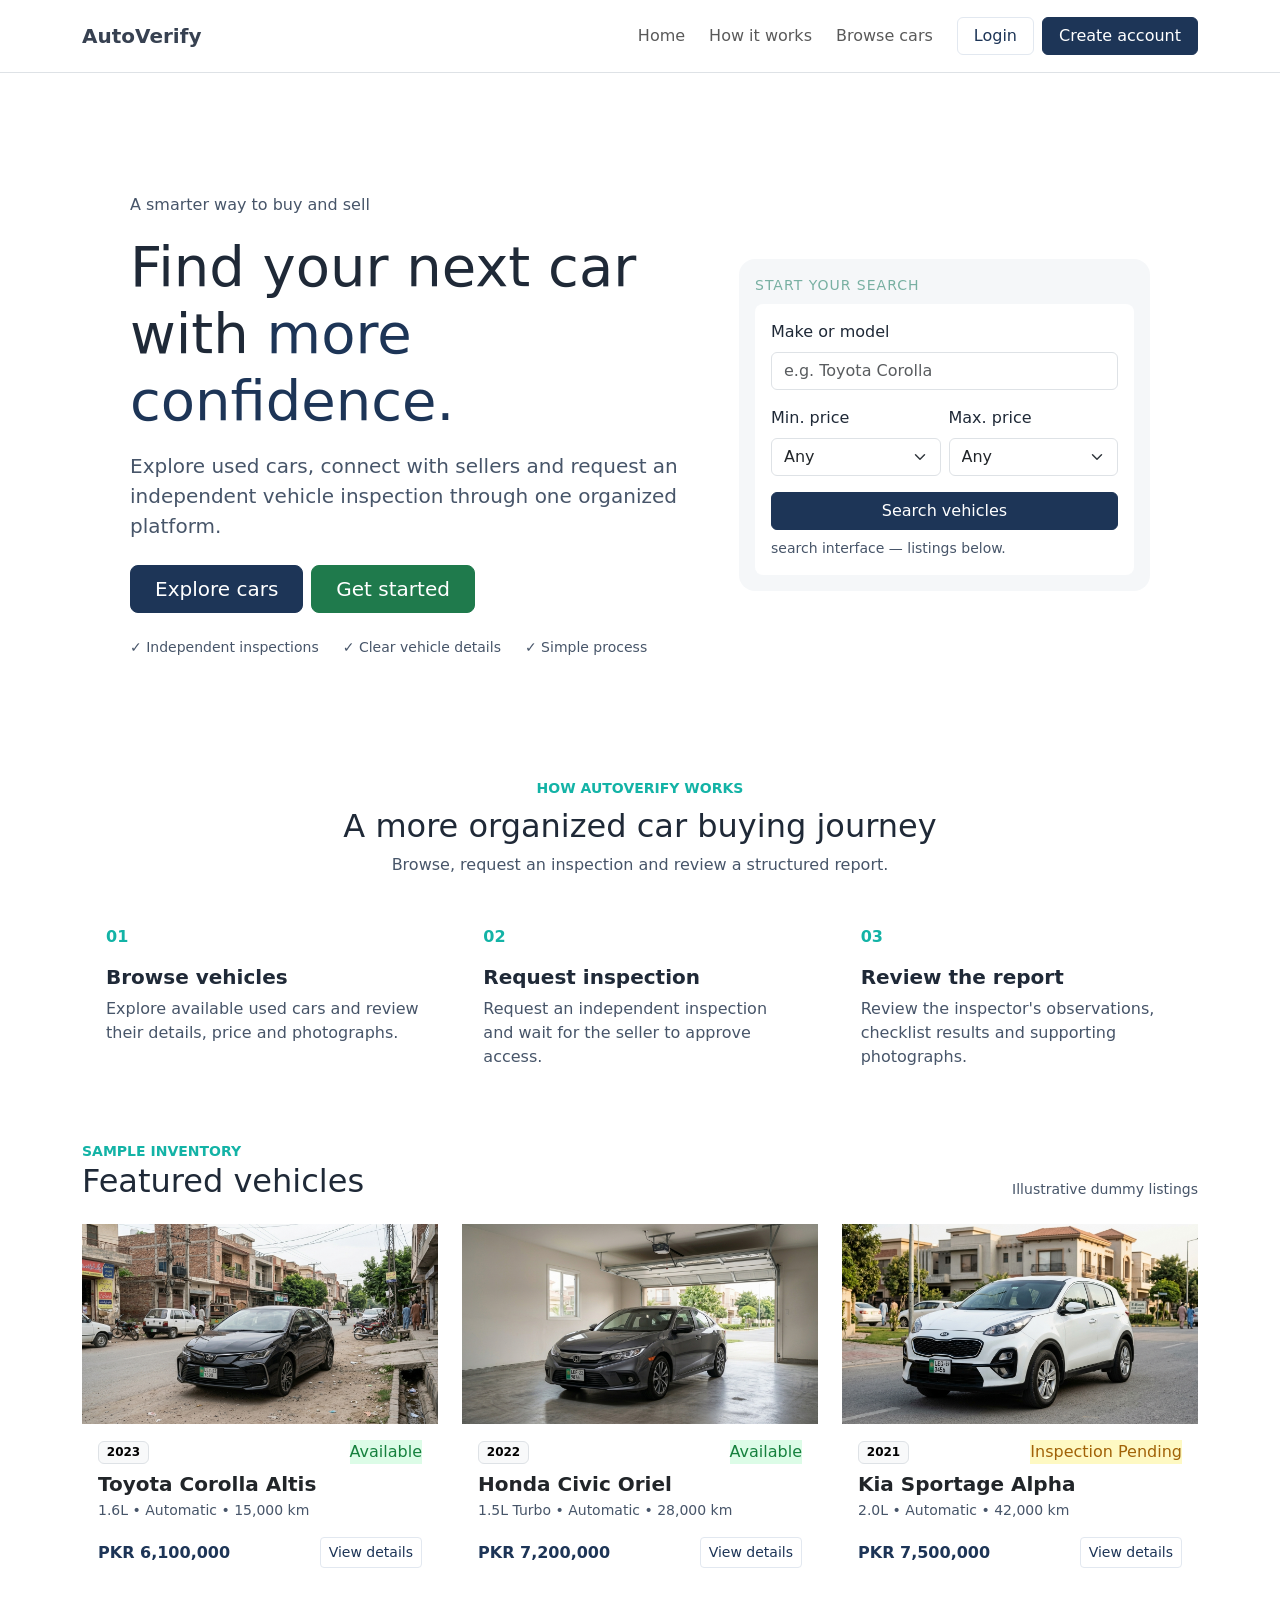
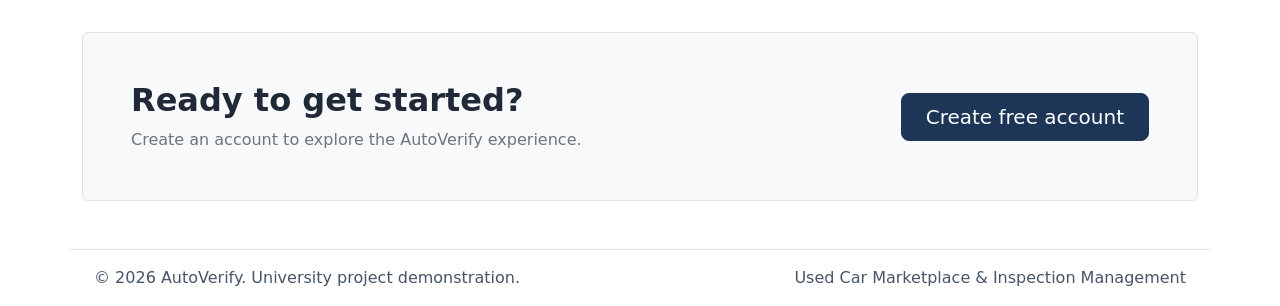
==== index.html @ cd55be2d "Initial commit - AutoVerify project" ====
<!DOCTYPE html>
<html lang="en">
<head>
    <meta charset="UTF-8">
    <meta name="viewport" content="width=device-width, initial-scale=1.0">
    <meta name="description" content="AutoVerify used car marketplace and inspection management platform.">
    <title>Home | AutoVerify</title>
    <link href="https://cdn.jsdelivr.net/npm/bootstrap@5.3.3/dist/css/bootstrap.min.css" rel="stylesheet">
    <link rel="stylesheet" href="assets/css/style.css">
    <style>
        :root {
            --primary-blue: #1d3557;
            --navbar-bg: #ffffff;
            --header-text: #374151;
            --body-text: #475569;
            --charcoal-text: #1f2937;
            --light-bg: #f0f4f8;
            --border-color: #e2e8f0;
            --green-accent: #1f7a4c;
        }

        body {
            background-color: #ffffff;
            color: var(--body-text);
        }

        .navbar-brand {
            color: var(--header-text);
            font-weight: 700;
        }

        h1, h2, h3, .section-title {
            color: var(--charcoal-text);
        }

        .text-primary, .hero h1 .text-primary {
            color: var(--primary-blue) !important;
        }

        .hero .text-secondary {
            color: var(--body-text) !important;
        }

        .btn-primary {
            background-color: var(--primary-blue);
            border-color: var(--primary-blue);
            color: #ffffff;
        }
        .btn-primary:hover {
            background-color: #14243b;
            border-color: #14243b;
            color: #ffffff;
        }

        .hero .btn-outline-light {
            background-color: var(--green-accent);
            border-color: var(--green-accent);
            color: #ffffff;
        }
        .hero .btn-outline-light:hover {
            background-color: #165836;
            border-color: #165836;
            color: #ffffff;
        }

        .search-widget {
            background-color: rgba(203, 213, 225, 0.2) !important;
            backdrop-filter: blur(4px);
        }
        
        .search-widget .text-muted {
            color: var(--body-text) !important;
        }
        .search-widget label.form-label {
            color: var(--charcoal-text);
        }
        
        .soft-card {
            border-color: var(--border-color);
        }
        .soft-card .muted {
            color: var(--body-text) !important;
        }
        .soft-card h5 {
            color: var(--charcoal-text);
        }
        .feature-icon {
            color: #13b3a6; 
            font-weight: 700;
        }

        .table {
            color: var(--body-text);
            border-color: var(--border-color);
        }
        .table thead th {
            color: var(--charcoal-text);
        }
        .table strong {
            color: var(--charcoal-text);
        }
        .status-yellow { background-color: #fef9c3; color: #a16207; }
        .status-green { background-color: #dcfce7; color: #15803d; }
        .status-blue { background-color: #dbeafe; color: var(--primary-blue); }

        .page-footer {
            color: var(--body-text);
            background-color: #ffffff;
            border-top: 1px solid var(--border-color);
        }
    </style>
</head>
<body>

    <nav class="navbar navbar-expand-lg bg-white border-bottom sticky-top">
        <div class="container py-2">
            <a class="navbar-brand d-flex align-items-center" href="index.html">
                <span class="brand-name fs-5">AutoVerify</span>
            </a>
            <button class="navbar-toggler" type="button" data-bs-toggle="collapse" data-bs-target="#publicNav" aria-controls="publicNav" aria-expanded="false" aria-label="Toggle navigation">
                <span class="navbar-toggler-icon"></span>
            </button>
            <div class="collapse navbar-collapse" id="publicNav">
                <ul class="navbar-nav ms-auto align-items-lg-center gap-lg-2">
                    <li class="nav-item"><a class="nav-link" href="index.html">Home</a></li>
                    <li class="nav-item"><a class="nav-link" href="index.html#how-it-works">How it works</a></li>
                    <li class="nav-item"><a class="nav-link" href="index.html#featured-cars">Browse cars</a></li>
                    <li class="nav-item ms-lg-2"><a class="btn btn-outline-secondary px-3" href="login.html" style="color: var(--primary-blue); border-color: var(--border-color);">Login</a></li>
                    <li class="nav-item"><a class="btn btn-primary px-3" href="signup.html">Create account</a></li>
                </ul>
            </div>
        </div>
    </nav>

    <main>
        <section class="container py-4 py-lg-5 hero">
            <div class="p-4 p-md-5">
                <div class="row align-items-center g-4 py-lg-4">
                    <div class="col-lg-7">
                        <div class="eyebrow mb-3">A smarter way to buy and sell</div>
                        <h1 class="display-4 mb-3">Find your next car with <span class="text-primary">more confidence.</span></h1>
                        <p class="lead mb-4">Explore used cars, connect with sellers and request an independent vehicle inspection through one organized platform.</p>
                        <div class="d-flex flex-wrap gap-2">
                            <a href="#featured-cars" class="btn btn-primary btn-lg px-4">Explore cars</a>
                            <a href="signup.html" class="btn btn-outline-light btn-lg px-4">Get started</a>
                        </div>
                        <div class="d-flex flex-wrap gap-4 mt-4 small text-secondary">
                            <span>✓ Independent inspections</span>
                            <span>✓ Clear vehicle details</span>
                            <span>✓ Simple process</span>
                        </div>
                    </div>
                    <div class="col-lg-5 d-none d-lg-block">
                        <div class="p-3 rounded-4 search-widget">
                            <div class="small text-uppercase mb-2" style="color:#78b0a2;letter-spacing:1px">Start your search</div>
                            <div class="bg-white text-dark rounded-3 p-3">
                                <label class="form-label">Make or model</label>
                                <input class="form-control mb-3" placeholder="e.g. Toyota Corolla">
                                <div class="row g-2">
                                    <div class="col-6">
                                        <label class="form-label">Min. price</label>
                                        <select class="form-select">
                                            <option>Any</option>
                                            <option>PKR 10 lac</option>
                                            <option>PKR 20 lac</option>
                                        </select>
                                    </div>
                                    <div class="col-6">
                                        <label class="form-label">Max. price</label>
                                        <select class="form-select">
                                            <option>Any</option>
                                            <option>PKR 30 lac</option>
                                            <option>PKR 50 lac</option>
                                        </select>
                                    </div>
                                </div>
                                <a href="#featured-cars" class="btn btn-primary w-100 mt-3">Search vehicles</a>
                                <div class="text-muted small mt-2">search interface — listings below.</div>
                            </div>
                        </div>
                    </div>
                </div>
            </div>
        </section>

        <section class="container pb-5" id="how-it-works">
            <div class="text-center mb-4">
                <div class="fw-bold small text-uppercase" style="color: #13b3a6;">How AutoVerify works</div>
                <h2 class="section-title mt-2">A more organized car buying journey</h2>
                <p class="muted">Browse, request an inspection and review a structured report.</p>
            </div>
            <div class="row g-3">
                <div class="col-md-4">
                    <div class="soft-card p-4">
                        <div class="feature-icon mb-3">01</div>
                        <h5 class="fw-bold">Browse vehicles</h5>
                        <p class="muted mb-0">Explore available used cars and review their details, price and photographs.</p>
                    </div>
                </div>
                <div class="col-md-4">
                    <div class="soft-card p-4">
                        <div class="feature-icon mb-3">02</div>
                        <h5 class="fw-bold">Request inspection</h5>
                        <p class="muted mb-0">Request an independent inspection and wait for the seller to approve access.</p>
                    </div>
                </div>
                <div class="col-md-4">
                    <div class="soft-card p-4">
                        <div class="feature-icon mb-3">03</div>
                        <h5 class="fw-bold">Review the report</h5>
                        <p class="muted mb-0">Review the inspector's observations, checklist results and supporting photographs.</p>
                    </div>
                </div>
            </div>
        </section>

        <section class="container pb-5" id="featured-cars">
            <div class="d-flex justify-content-between align-items-end flex-wrap gap-2 mb-4">
                <div>
                    <div class="fw-bold small text-uppercase" style="color: #13b3a6;">Sample inventory</div>
                    <h2 class="section-title mb-0">Featured vehicles</h2>
                </div>
                <span class="muted small">Illustrative dummy listings</span>
            </div>
            <div class="row g-4">
                <!-- Vehicle 1: Toyota Corolla -->
                <div class="col-md-6 col-lg-4">
                    <article class="soft-card h-100 overflow-hidden">
                        <img class="w-100" style="height: 200px; object-fit: cover;" src="asset/images/corolla.png" alt="Black Toyota Corolla 2023">
                        <div class="p-3">
                            <div class="d-flex justify-content-between align-items-center mb-2">
                                <span class="badge text-bg-light border">2023</span>
                                <span class="status status-green">Available</span>
                            </div>
                            <h5 class="fw-bold text-dark mb-1">Toyota Corolla Altis</h5>
                            <p class="muted small mb-2">1.6L • Automatic • 15,000 km</p>
                            <div class="d-flex justify-content-between align-items-center mt-3">
                                <span class="car-price" style="color: var(--primary-blue); font-weight: 700;">PKR 6,100,000</span>
                                <a href="login.html" class="btn btn-sm btn-outline-secondary" style="color: var(--primary-blue); border-color: var(--border-color);">View details</a>
                            </div>
                        </div>
                    </article>
                </div>

                <!-- Vehicle 2: Honda Civic -->
                <div class="col-md-6 col-lg-4">
                    <article class="soft-card h-100 overflow-hidden">
                        <img class="w-100" style="height: 200px; object-fit: cover;" src="asset/images/civic.png" alt="Grey Honda Civic 2022">
                        <div class="p-3">
                            <div class="d-flex justify-content-between align-items-center mb-2">
                                <span class="badge text-bg-light border">2022</span>
                                <span class="status status-green">Available</span>
                            </div>
                            <h5 class="fw-bold text-dark mb-1">Honda Civic Oriel</h5>
                            <p class="muted small mb-2">1.5L Turbo • Automatic • 28,000 km</p>
                            <div class="d-flex justify-content-between align-items-center mt-3">
                                <span class="car-price" style="color: var(--primary-blue); font-weight: 700;">PKR 7,200,000</span>
                                <a href="login.html" class="btn btn-sm btn-outline-secondary" style="color: var(--primary-blue); border-color: var(--border-color);">View details</a>
                            </div>
                        </div>
                    </article>
                </div>

                <!-- Vehicle 3: Kia Sportage -->
                <div class="col-md-6 col-lg-4">
                    <article class="soft-card h-100 overflow-hidden">
                        <img class="w-100" style="height: 200px; object-fit: cover;" src="asset/images/kia.png" alt="White Kia Sportage">
                        <div class="p-3">
                            <div class="d-flex justify-content-between align-items-center mb-2">
                                <span class="badge text-bg-light border">2021</span>
                                <span class="status status-yellow">Inspection Pending</span>
                            </div>
                            <h5 class="fw-bold text-dark mb-1">Kia Sportage Alpha</h5>
                            <p class="muted small mb-2">2.0L • Automatic • 42,000 km</p>
                            <div class="d-flex justify-content-between align-items-center mt-3">
                                <span class="car-price" style="color: var(--primary-blue); font-weight: 700;">PKR 7,500,000</span>
                                <a href="login.html" class="btn btn-sm btn-outline-secondary" style="color: var(--primary-blue); border-color: var(--border-color);">View details</a>
                            </div>
                        </div>
                    </article>
                </div>
            </div>
        </section>

        <section class="container pb-5">
            <div class="border rounded p-4 p-md-5 bg-light">
                <div class="row align-items-center g-3">
                    <div class="col-lg-8">
                        <h2 class="fw-bold">Ready to get started?</h2>
                        <p class="mb-0 text-secondary">Create an account to explore the AutoVerify experience.</p>
                    </div>
                    <div class="col-lg-4 text-lg-end">
                        <a href="signup.html" class="btn btn-primary btn-lg px-4">Create free account</a>
                    </div>
                </div>
            </div>
        </section>
    </main>

    <footer class="container page-footer border-top px-4 py-3">
        <div class="d-flex flex-wrap justify-content-between gap-2">
            <span>© 2026 AutoVerify. University project demonstration.</span>
            <span>Used Car Marketplace & Inspection Management</span>
        </div>
    </footer>

    <script src="https://cdn.jsdelivr.net/npm/bootstrap@5.3.3/dist/js/bootstrap.bundle.min.js"></script>
</body>
</html>
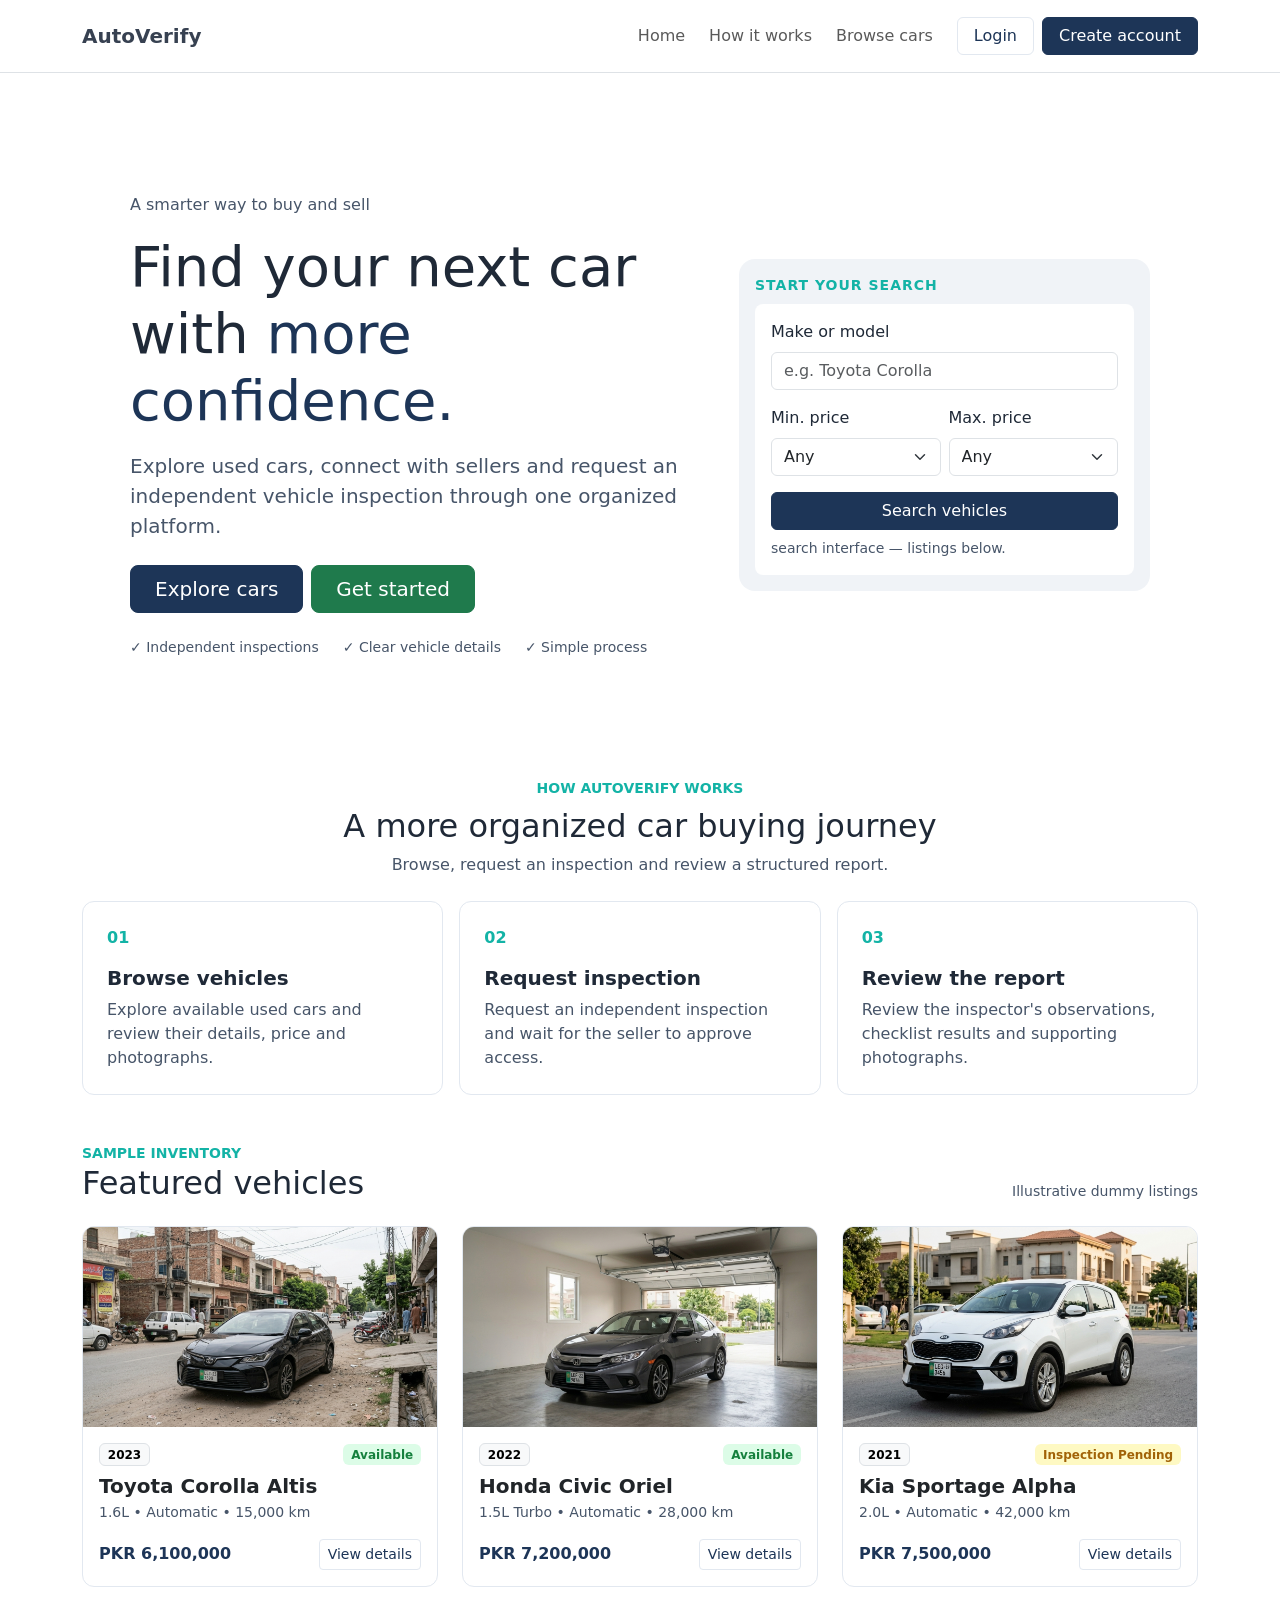
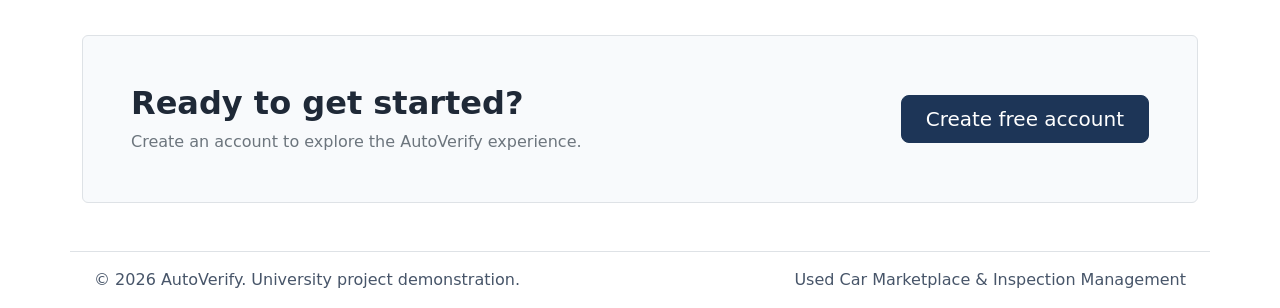
==== commit f9bba616: "Updated seller page and car images" ====
--- a/index.html
+++ b/index.html
@@ -10,13 +10,16 @@
     <style>
         :root {
             --primary-blue: #1d3557;
+            --primary-hover: #14243b;
             --navbar-bg: #ffffff;
             --header-text: #374151;
             --body-text: #475569;
             --charcoal-text: #1f2937;
-            --light-bg: #f0f4f8;
+            --light-bg: #f8fafc;
             --border-color: #e2e8f0;
             --green-accent: #1f7a4c;
+            --green-hover: #165836;
+            --teal-accent: #13b3a6;
         }
 
         body {
@@ -47,8 +50,8 @@
             color: #ffffff;
         }
         .btn-primary:hover {
-            background-color: #14243b;
-            border-color: #14243b;
+            background-color: var(--primary-hover);
+            border-color: var(--primary-hover);
             color: #ffffff;
         }
 
@@ -58,13 +61,13 @@
             color: #ffffff;
         }
         .hero .btn-outline-light:hover {
-            background-color: #165836;
-            border-color: #165836;
+            background-color: var(--green-hover);
+            border-color: var(--green-hover);
             color: #ffffff;
         }
 
         .search-widget {
-            background-color: rgba(203, 213, 225, 0.2) !important;
+            background-color: rgba(226, 232, 240, 0.5) !important;
             backdrop-filter: blur(4px);
         }
         
@@ -76,7 +79,9 @@
         }
         
         .soft-card {
-            border-color: var(--border-color);
+            border: 1px solid var(--border-color);
+            background-color: #ffffff;
+            border-radius: 0.75rem;
         }
         .soft-card .muted {
             color: var(--body-text) !important;
@@ -85,7 +90,7 @@
             color: var(--charcoal-text);
         }
         .feature-icon {
-            color: #13b3a6; 
+            color: var(--teal-accent); 
             font-weight: 700;
         }
 
@@ -137,7 +142,7 @@
             <div class="p-4 p-md-5">
                 <div class="row align-items-center g-4 py-lg-4">
                     <div class="col-lg-7">
-                        <div class="eyebrow mb-3">A smarter way to buy and sell</div>
+                        <div class="eyebrow mb-3" style="color: var(--body-text);">A smarter way to buy and sell</div>
                         <h1 class="display-4 mb-3">Find your next car with <span class="text-primary">more confidence.</span></h1>
                         <p class="lead mb-4">Explore used cars, connect with sellers and request an independent vehicle inspection through one organized platform.</p>
                         <div class="d-flex flex-wrap gap-2">
@@ -152,7 +157,7 @@
                     </div>
                     <div class="col-lg-5 d-none d-lg-block">
                         <div class="p-3 rounded-4 search-widget">
-                            <div class="small text-uppercase mb-2" style="color:#78b0a2;letter-spacing:1px">Start your search</div>
+                            <div class="small text-uppercase mb-2" style="color: var(--teal-accent); letter-spacing: 1px; font-weight: 600;">Start your search</div>
                             <div class="bg-white text-dark rounded-3 p-3">
                                 <label class="form-label">Make or model</label>
                                 <input class="form-control mb-3" placeholder="e.g. Toyota Corolla">
@@ -185,7 +190,7 @@
 
         <section class="container pb-5" id="how-it-works">
             <div class="text-center mb-4">
-                <div class="fw-bold small text-uppercase" style="color: #13b3a6;">How AutoVerify works</div>
+                <div class="fw-bold small text-uppercase" style="color: var(--teal-accent);">How AutoVerify works</div>
                 <h2 class="section-title mt-2">A more organized car buying journey</h2>
                 <p class="muted">Browse, request an inspection and review a structured report.</p>
             </div>
@@ -217,7 +222,7 @@
         <section class="container pb-5" id="featured-cars">
             <div class="d-flex justify-content-between align-items-end flex-wrap gap-2 mb-4">
                 <div>
-                    <div class="fw-bold small text-uppercase" style="color: #13b3a6;">Sample inventory</div>
+                    <div class="fw-bold small text-uppercase" style="color: var(--teal-accent);">Sample inventory</div>
                     <h2 class="section-title mb-0">Featured vehicles</h2>
                 </div>
                 <span class="muted small">Illustrative dummy listings</span>
@@ -230,7 +235,7 @@
                         <div class="p-3">
                             <div class="d-flex justify-content-between align-items-center mb-2">
                                 <span class="badge text-bg-light border">2023</span>
-                                <span class="status status-green">Available</span>
+                                <span class="badge status-green">Available</span>
                             </div>
                             <h5 class="fw-bold text-dark mb-1">Toyota Corolla Altis</h5>
                             <p class="muted small mb-2">1.6L • Automatic • 15,000 km</p>
@@ -249,7 +254,7 @@
                         <div class="p-3">
                             <div class="d-flex justify-content-between align-items-center mb-2">
                                 <span class="badge text-bg-light border">2022</span>
-                                <span class="status status-green">Available</span>
+                                <span class="badge status-green">Available</span>
                             </div>
                             <h5 class="fw-bold text-dark mb-1">Honda Civic Oriel</h5>
                             <p class="muted small mb-2">1.5L Turbo • Automatic • 28,000 km</p>
@@ -268,7 +273,7 @@
                         <div class="p-3">
                             <div class="d-flex justify-content-between align-items-center mb-2">
                                 <span class="badge text-bg-light border">2021</span>
-                                <span class="status status-yellow">Inspection Pending</span>
+                                <span class="badge status-yellow">Inspection Pending</span>
                             </div>
                             <h5 class="fw-bold text-dark mb-1">Kia Sportage Alpha</h5>
                             <p class="muted small mb-2">2.0L • Automatic • 42,000 km</p>
@@ -283,7 +288,7 @@
         </section>
 
         <section class="container pb-5">
-            <div class="border rounded p-4 p-md-5 bg-light">
+            <div class="border rounded p-4 p-md-5" style="background-color: var(--light-bg);">
                 <div class="row align-items-center g-3">
                     <div class="col-lg-8">
                         <h2 class="fw-bold">Ready to get started?</h2>
